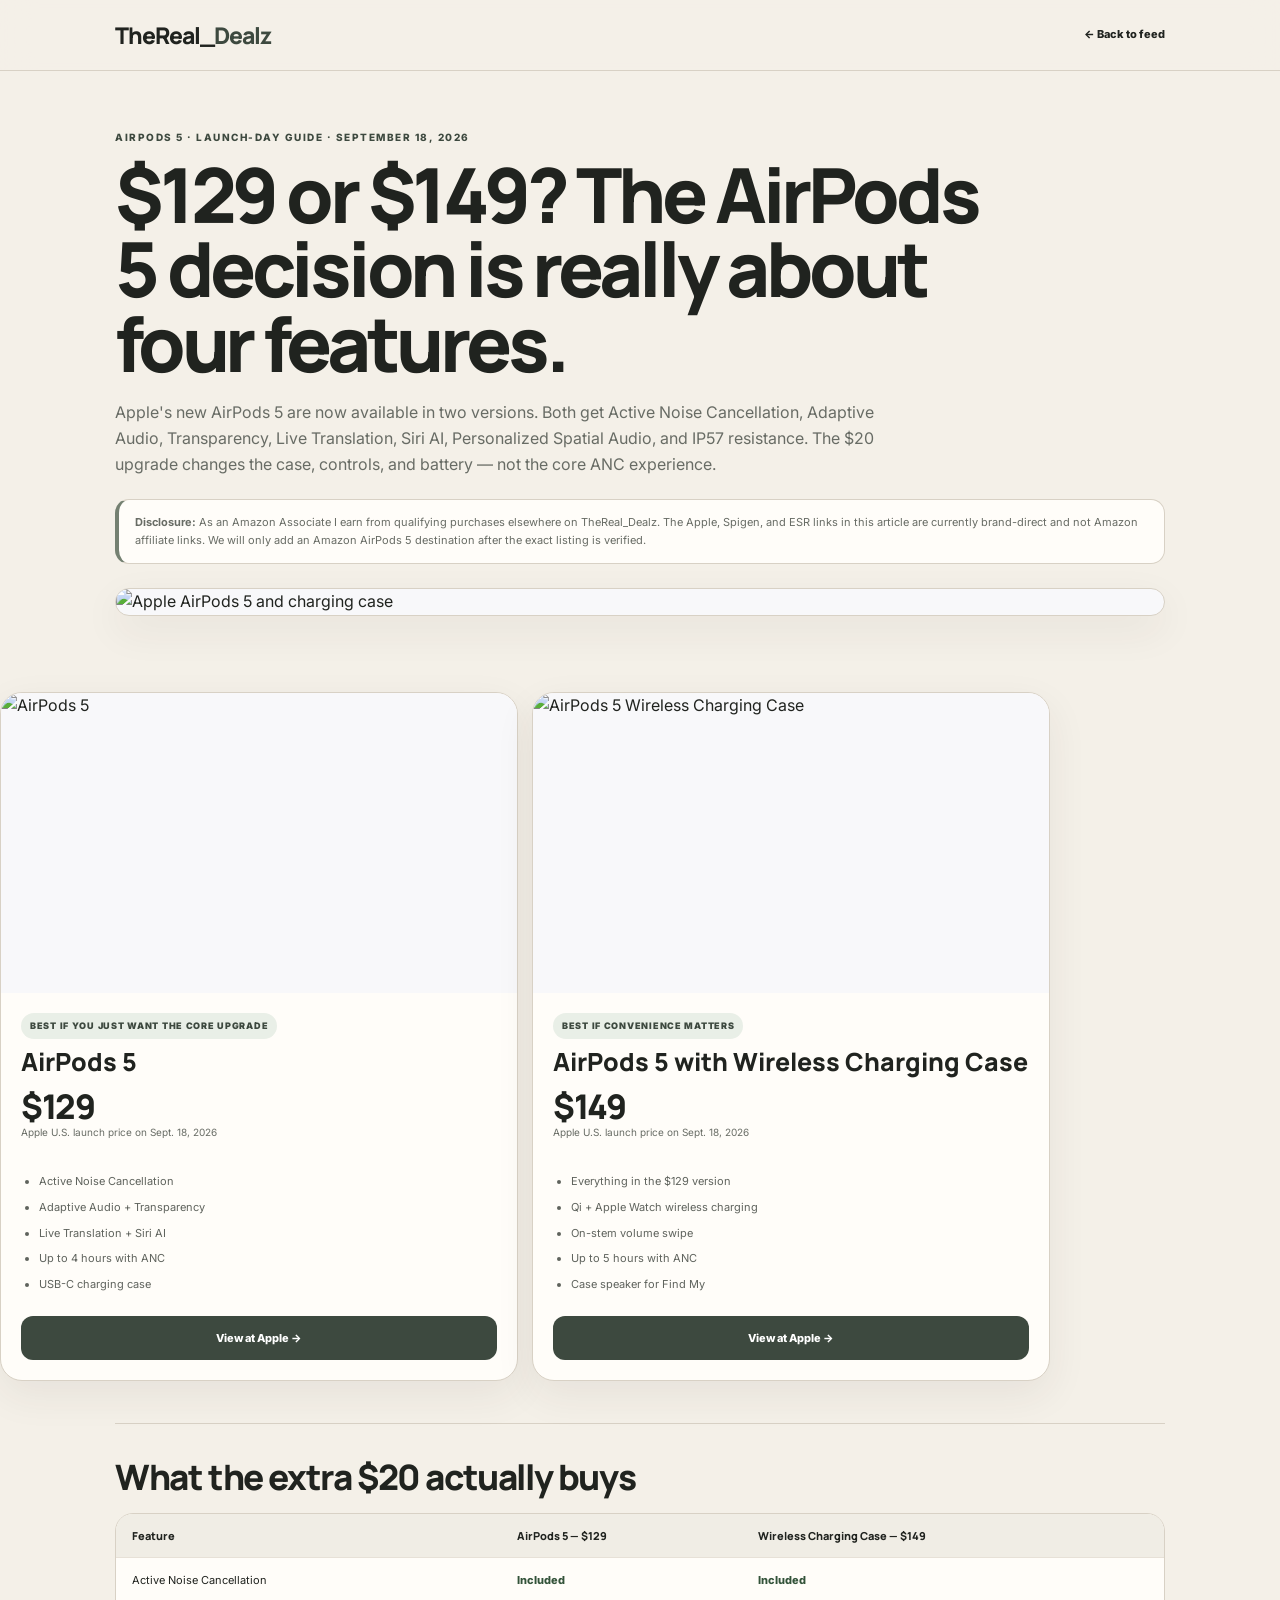
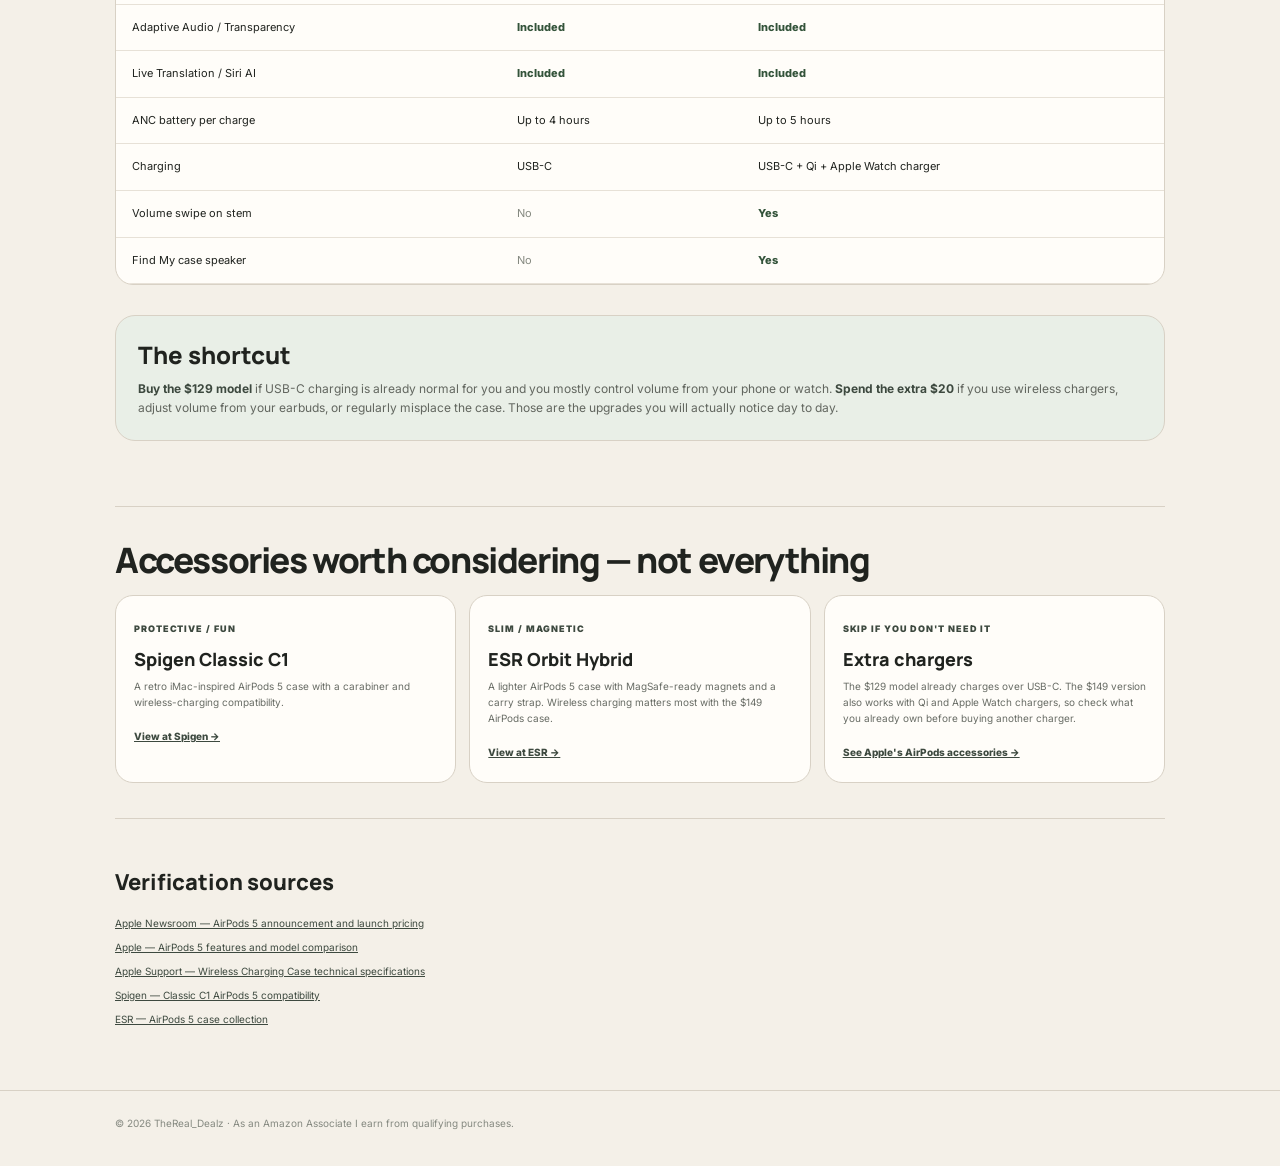
==== articles/airpods-5-which-one.html @ 1a427610 "Publish AirPods 5 launch-day buyer guide" ====
<!doctype html>
<html lang="en">
<head>
<meta charset="utf-8">
<meta name="viewport" content="width=device-width,initial-scale=1">
<meta name="theme-color" content="#f4f0e8">
<meta name="description" content="AirPods 5 launch guide: compare the $129 and $149 models, see what the wireless charging case adds, and decide which version fits your routine.">
<title>AirPods 5: $129 vs $149 — Which One Should You Buy? | TheReal_Dealz</title>
<link rel="preconnect" href="https://fonts.googleapis.com">
<link rel="preconnect" href="https://fonts.gstatic.com" crossorigin>
<link href="https://fonts.googleapis.com/css2?family=Inter:wght@400;500;600;700;800&family=Manrope:wght@600;700;800&display=swap" rel="stylesheet">
<style>
:root{--bg:#f4f0e8;--surface:#fffdf9;--text:#20231f;--muted:#686c65;--sage:#748071;--sage-dark:#3d493f;--line:#d8d1c5;--soft:#e9efe7;--shadow:0 14px 40px rgba(55,48,39,.07)}
*{box-sizing:border-box}html{scroll-behavior:smooth}body{margin:0;background:var(--bg);color:var(--text);font-family:Inter,system-ui,sans-serif;line-height:1.6}a{color:inherit}.shell{width:min(1050px,calc(100% - 28px));margin:auto}
.top{position:sticky;top:0;z-index:30;background:rgba(244,240,232,.94);backdrop-filter:blur(16px);border-bottom:1px solid var(--line)}.top-in{height:70px;display:flex;align-items:center;justify-content:space-between}.logo{font:800 23px Manrope,Inter,sans-serif;text-decoration:none;letter-spacing:-1px}.logo span{color:var(--sage-dark)}.back{font-size:11px;font-weight:800;text-decoration:none}
.hero{padding:58px 0 28px}.kicker{font-size:10px;font-weight:800;letter-spacing:.15em;color:var(--sage-dark);text-transform:uppercase;margin:0 0 12px}.hero h1{font:800 clamp(42px,7vw,76px)/.98 Manrope,Inter,sans-serif;letter-spacing:-.055em;margin:0;max-width:900px}.hero .lede{max-width:770px;color:var(--muted);font-size:16px;margin:20px 0 0}.notice{margin:22px 0;border:1px solid var(--line);border-left:4px solid var(--sage);background:var(--surface);border-radius:14px;padding:14px 16px;font-size:11px;color:var(--muted)}
.hero-media{margin:24px 0 48px;border:1px solid var(--line);border-radius:24px;background:#f8f8fa;overflow:hidden;box-shadow:var(--shadow)}.hero-media img{display:block;width:100%;max-height:620px;object-fit:contain}
.quick{display:grid;grid-template-columns:repeat(2,1fr);gap:14px;margin:0 0 42px}.pick{border:1px solid var(--line);background:var(--surface);border-radius:22px;overflow:hidden;box-shadow:var(--shadow);display:flex;flex-direction:column}.pick img{width:100%;height:300px;object-fit:contain;background:#f8f8fa}.pick-copy{padding:20px;display:flex;flex-direction:column;flex:1}.tag{display:inline-block;width:max-content;background:var(--soft);color:var(--sage-dark);border-radius:999px;padding:6px 9px;font-size:9px;font-weight:900;letter-spacing:.08em;text-transform:uppercase}.pick h2{font:800 25px/1.08 Manrope,Inter,sans-serif;margin:9px 0 8px}.price{font:800 34px Manrope,Inter,sans-serif;letter-spacing:-.04em}.sub{font-size:10px;color:var(--muted);margin-top:-5px}.pick ul{padding-left:18px;margin:15px 0}.pick li{font-size:11px;color:#5f635d;margin:8px 0}.cta{display:inline-flex;justify-content:center;align-items:center;min-height:44px;text-decoration:none;background:var(--sage-dark);color:#fff;border-radius:12px;padding:0 14px;font-size:11px;font-weight:800;margin-top:auto}
.compare{padding:35px 0;border-top:1px solid var(--line)}.compare h2,.extras h2{font:800 35px/1.05 Manrope,Inter,sans-serif;letter-spacing:-.04em;margin:0 0 17px}.table-wrap{overflow:auto;border:1px solid var(--line);border-radius:18px;background:var(--surface)}table{width:100%;border-collapse:collapse;min-width:650px}th,td{padding:14px 16px;border-bottom:1px solid #e7e1d7;text-align:left;font-size:11px}th{font:800 11px Manrope,Inter,sans-serif;background:#f0ede5}.yes{color:#33533a;font-weight:800}.muted{color:#858980}
.shortcut{margin:30px 0;border:1px solid var(--line);background:var(--soft);border-radius:20px;padding:22px}.shortcut h3{font:800 24px Manrope,Inter,sans-serif;margin:0 0 8px}.shortcut p{margin:0;color:#62665f;font-size:12px}.shortcut strong{color:var(--sage-dark)}
.extras{padding:35px 0;border-top:1px solid var(--line)}.extras-grid{display:grid;grid-template-columns:repeat(3,1fr);gap:13px}.extra{border:1px solid var(--line);border-radius:18px;background:var(--surface);padding:18px}.extra span{font-size:9px;font-weight:900;color:var(--sage-dark);letter-spacing:.1em}.extra h3{font:800 18px Manrope,Inter,sans-serif;margin:7px 0}.extra p{font-size:10px;color:var(--muted);margin:0 0 12px}.extra a{font-size:10px;font-weight:800;color:var(--sage-dark)}
.sources{border-top:1px solid var(--line);padding:30px 0 55px}.sources h2{font:800 22px Manrope,Inter,sans-serif}.sources a{display:block;color:var(--sage-dark);font-size:10px;margin:8px 0}footer{border-top:1px solid var(--line);padding:24px 0 35px;color:#858980;font-size:10px}
@media(max-width:740px){.quick,.extras-grid{grid-template-columns:1fr}.pick img{height:260px}.hero{padding-top:42px}}
</style>
</head>
<body>
<header class="top"><div class="shell top-in"><a class="logo" href="../index.html">TheReal_<span>Dealz</span></a><a class="back" href="../index.html#home">← Back to feed</a></div></header>
<main>
<section class="hero shell">
<p class="kicker">AIRPODS 5 · LAUNCH-DAY GUIDE · SEPTEMBER 18, 2026</p>
<h1>$129 or $149? The AirPods 5 decision is really about four features.</h1>
<p class="lede">Apple's new AirPods 5 are now available in two versions. Both get Active Noise Cancellation, Adaptive Audio, Transparency, Live Translation, Siri AI, Personalized Spatial Audio, and IP57 resistance. The $20 upgrade changes the case, controls, and battery — not the core ANC experience.</p>
<div class="notice"><strong>Disclosure:</strong> As an Amazon Associate I earn from qualifying purchases elsewhere on TheReal_Dealz. The Apple, Spigen, and ESR links in this article are currently brand-direct and not Amazon affiliate links. We will only add an Amazon AirPods 5 destination after the exact listing is verified.</div>
<div class="hero-media"><img src="https://www.apple.com/newsroom/images/2026/09/apple-introduces-airpods-5-with-best-in-class-open-ear-active-noise-cancellation/article/Apple-AirPods-5-hero-260909_big.jpg.large_2x.jpg" alt="Apple AirPods 5 and charging case"></div>
</section>

<section class="shell quick">
<article class="pick">
<img src="https://www.apple.com/newsroom/images/2026/09/apple-introduces-airpods-5-with-best-in-class-open-ear-active-noise-cancellation/article/Apple-AirPods-5-hero-260909_big.jpg.large_2x.jpg" alt="AirPods 5">
<div class="pick-copy"><span class="tag">Best if you just want the core upgrade</span><h2>AirPods 5</h2><div class="price">$129</div><p class="sub">Apple U.S. launch price on Sept. 18, 2026</p>
<ul><li>Active Noise Cancellation</li><li>Adaptive Audio + Transparency</li><li>Live Translation + Siri AI</li><li>Up to 4 hours with ANC</li><li>USB-C charging case</li></ul>
<a class="cta" href="https://www.apple.com/shop/buy-airpods/airpods-5" target="_blank" rel="noopener">View at Apple →</a></div>
</article>
<article class="pick">
<img src="https://www.apple.com/newsroom/images/2026/09/apple-introduces-airpods-5-with-best-in-class-open-ear-active-noise-cancellation/article/Apple-AirPods-5-Wireless-Charging-Case-260909_inline.jpg.large_2x.jpg" alt="AirPods 5 Wireless Charging Case">
<div class="pick-copy"><span class="tag">Best if convenience matters</span><h2>AirPods 5 with Wireless Charging Case</h2><div class="price">$149</div><p class="sub">Apple U.S. launch price on Sept. 18, 2026</p>
<ul><li>Everything in the $129 version</li><li>Qi + Apple Watch wireless charging</li><li>On-stem volume swipe</li><li>Up to 5 hours with ANC</li><li>Case speaker for Find My</li></ul>
<a class="cta" href="https://www.apple.com/shop/buy-airpods/airpods-5/with-wireless-charging-case" target="_blank" rel="noopener">View at Apple →</a></div>
</article>
</section>

<section class="compare shell">
<h2>What the extra $20 actually buys</h2>
<div class="table-wrap"><table>
<thead><tr><th>Feature</th><th>AirPods 5 — $129</th><th>Wireless Charging Case — $149</th></tr></thead>
<tbody>
<tr><td>Active Noise Cancellation</td><td class="yes">Included</td><td class="yes">Included</td></tr>
<tr><td>Adaptive Audio / Transparency</td><td class="yes">Included</td><td class="yes">Included</td></tr>
<tr><td>Live Translation / Siri AI</td><td class="yes">Included</td><td class="yes">Included</td></tr>
<tr><td>ANC battery per charge</td><td>Up to 4 hours</td><td>Up to 5 hours</td></tr>
<tr><td>Charging</td><td>USB-C</td><td>USB-C + Qi + Apple Watch charger</td></tr>
<tr><td>Volume swipe on stem</td><td class="muted">No</td><td class="yes">Yes</td></tr>
<tr><td>Find My case speaker</td><td class="muted">No</td><td class="yes">Yes</td></tr>
</tbody></table></div>
<div class="shortcut"><h3>The shortcut</h3><p><strong>Buy the $129 model</strong> if USB-C charging is already normal for you and you mostly control volume from your phone or watch. <strong>Spend the extra $20</strong> if you use wireless chargers, adjust volume from your earbuds, or regularly misplace the case. Those are the upgrades you will actually notice day to day.</p></div>
</section>

<section class="extras shell">
<h2>Accessories worth considering — not everything</h2>
<div class="extras-grid">
<article class="extra"><span>PROTECTIVE / FUN</span><h3>Spigen Classic C1</h3><p>A retro iMac-inspired AirPods 5 case with a carabiner and wireless-charging compatibility.</p><a href="https://www.spigen.com/products/airpods-series-case-classic-c1" target="_blank" rel="noopener">View at Spigen →</a></article>
<article class="extra"><span>SLIM / MAGNETIC</span><h3>ESR Orbit Hybrid</h3><p>A lighter AirPods 5 case with MagSafe-ready magnets and a carry strap. Wireless charging matters most with the $149 AirPods case.</p><a href="https://www.esrtech.com/products/orbit-airpods-5-black-magsafe-hybrid-case-cover" target="_blank" rel="noopener">View at ESR →</a></article>
<article class="extra"><span>SKIP IF YOU DON'T NEED IT</span><h3>Extra chargers</h3><p>The $129 model already charges over USB-C. The $149 version also works with Qi and Apple Watch chargers, so check what you already own before buying another charger.</p><a href="https://www.apple.com/shop/airpods/accessories" target="_blank" rel="noopener">See Apple's AirPods accessories →</a></article>
</div>
</section>

<section class="sources shell">
<h2>Verification sources</h2>
<a href="https://www.apple.com/newsroom/2026/09/apple-introduces-airpods-5-with-best-in-class-open-ear-active-noise-cancellation/" target="_blank" rel="noopener">Apple Newsroom — AirPods 5 announcement and launch pricing</a>
<a href="https://www.apple.com/airpods-5/" target="_blank" rel="noopener">Apple — AirPods 5 features and model comparison</a>
<a href="https://support.apple.com/en-us/148760" target="_blank" rel="noopener">Apple Support — Wireless Charging Case technical specifications</a>
<a href="https://www.spigen.com/products/airpods-series-case-classic-c1" target="_blank" rel="noopener">Spigen — Classic C1 AirPods 5 compatibility</a>
<a href="https://www.esrtech.com/collections/airpods-5-cases" target="_blank" rel="noopener">ESR — AirPods 5 case collection</a>
</section>
</main>
<footer><div class="shell">© 2026 TheReal_Dealz · As an Amazon Associate I earn from qualifying purchases.</div></footer>
</body>
</html>
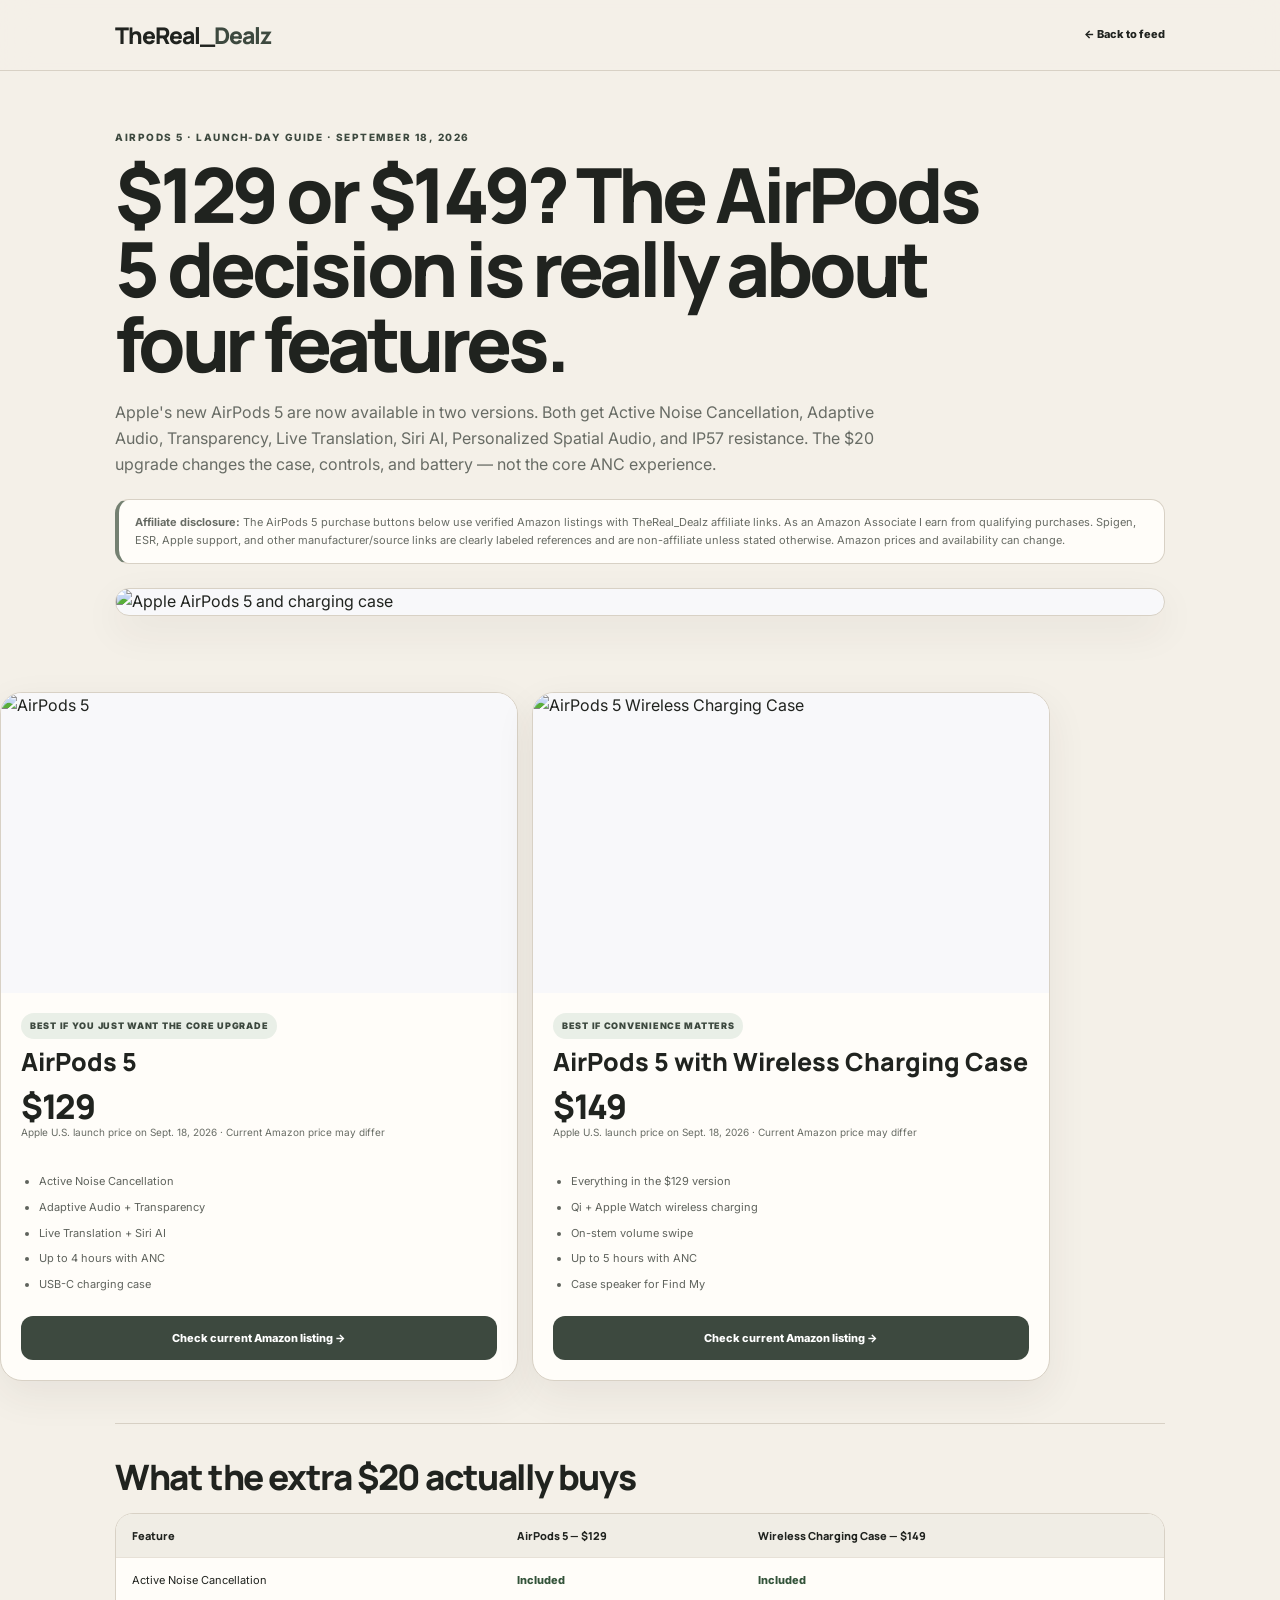
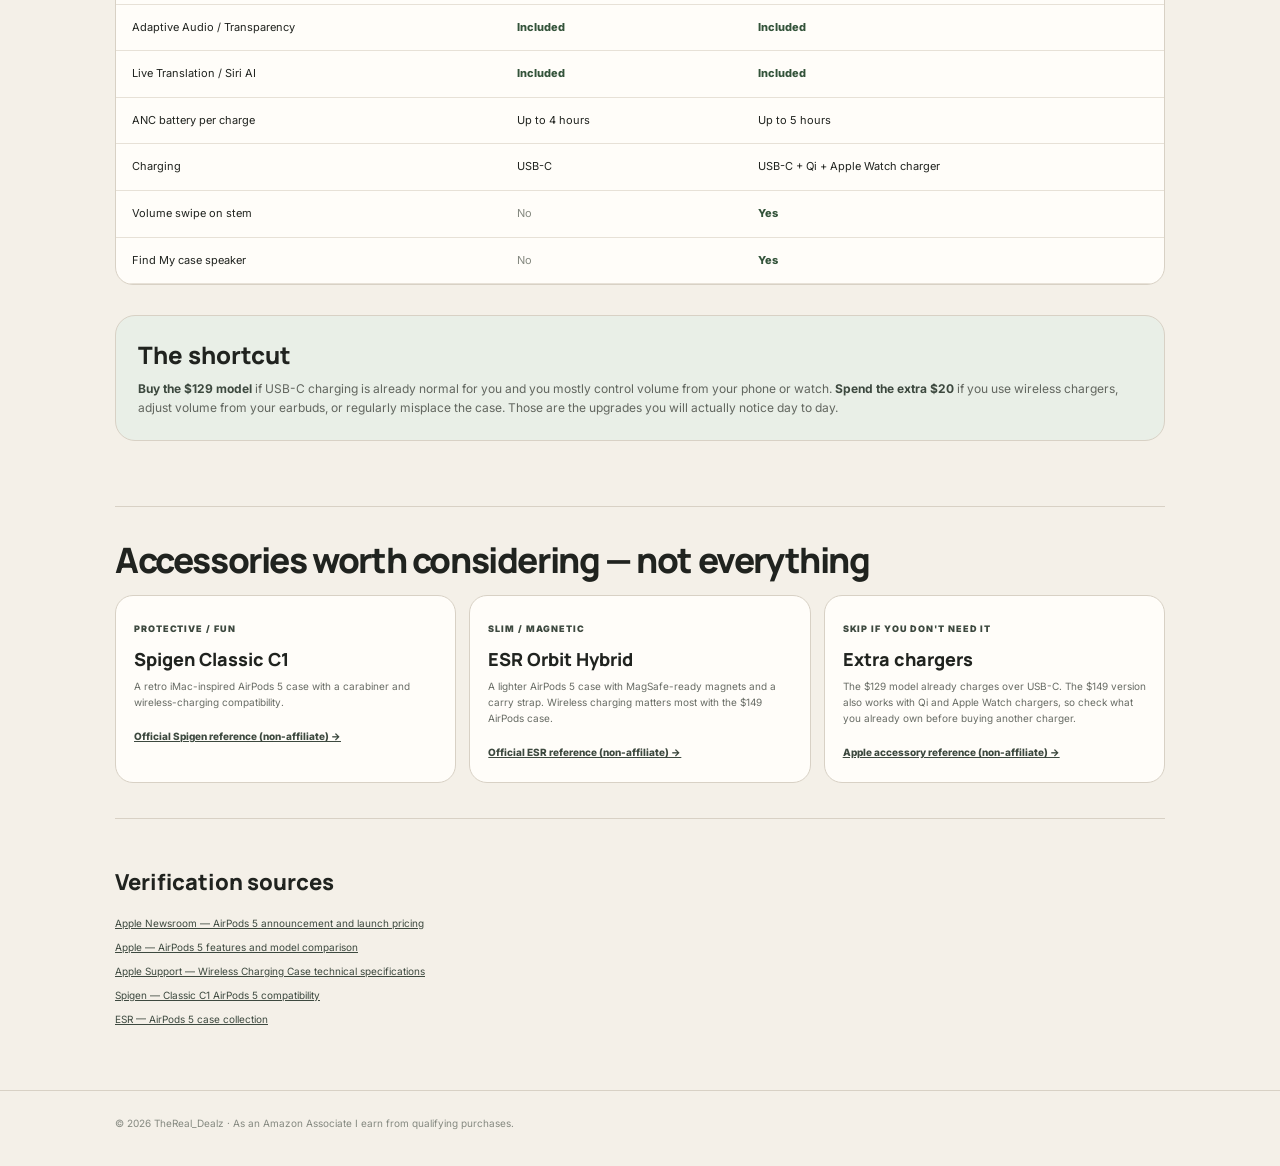
==== commit 6deef0c1: "Route AirPods 5 purchase CTAs through Amazon Associates" ====
--- a/articles/airpods-5-which-one.html
+++ b/articles/airpods-5-which-one.html
@@ -30,22 +30,22 @@
 <p class="kicker">AIRPODS 5 · LAUNCH-DAY GUIDE · SEPTEMBER 18, 2026</p>
 <h1>$129 or $149? The AirPods 5 decision is really about four features.</h1>
 <p class="lede">Apple's new AirPods 5 are now available in two versions. Both get Active Noise Cancellation, Adaptive Audio, Transparency, Live Translation, Siri AI, Personalized Spatial Audio, and IP57 resistance. The $20 upgrade changes the case, controls, and battery — not the core ANC experience.</p>
-<div class="notice"><strong>Disclosure:</strong> As an Amazon Associate I earn from qualifying purchases elsewhere on TheReal_Dealz. The Apple, Spigen, and ESR links in this article are currently brand-direct and not Amazon affiliate links. We will only add an Amazon AirPods 5 destination after the exact listing is verified.</div>
+<div class="notice"><strong>Affiliate disclosure:</strong> The AirPods 5 purchase buttons below use verified Amazon listings with TheReal_Dealz affiliate links. As an Amazon Associate I earn from qualifying purchases. Spigen, ESR, Apple support, and other manufacturer/source links are clearly labeled references and are non-affiliate unless stated otherwise. Amazon prices and availability can change.</div>
 <div class="hero-media"><img src="https://www.apple.com/newsroom/images/2026/09/apple-introduces-airpods-5-with-best-in-class-open-ear-active-noise-cancellation/article/Apple-AirPods-5-hero-260909_big.jpg.large_2x.jpg" alt="Apple AirPods 5 and charging case"></div>
 </section>
 
 <section class="shell quick">
 <article class="pick">
 <img src="https://www.apple.com/newsroom/images/2026/09/apple-introduces-airpods-5-with-best-in-class-open-ear-active-noise-cancellation/article/Apple-AirPods-5-hero-260909_big.jpg.large_2x.jpg" alt="AirPods 5">
-<div class="pick-copy"><span class="tag">Best if you just want the core upgrade</span><h2>AirPods 5</h2><div class="price">$129</div><p class="sub">Apple U.S. launch price on Sept. 18, 2026</p>
+<div class="pick-copy"><span class="tag">Best if you just want the core upgrade</span><h2>AirPods 5</h2><div class="price">$129</div><p class="sub">Apple U.S. launch price on Sept. 18, 2026 · Current Amazon price may differ</p>
 <ul><li>Active Noise Cancellation</li><li>Adaptive Audio + Transparency</li><li>Live Translation + Siri AI</li><li>Up to 4 hours with ANC</li><li>USB-C charging case</li></ul>
-<a class="cta" href="https://www.apple.com/shop/buy-airpods/airpods-5" target="_blank" rel="noopener">View at Apple →</a></div>
+<a class="cta" href="https://www.amazon.com/dp/B0HJB69GJL/ref=nosim?tag=therealdea0cb-20" target="_blank" rel="sponsored noopener">Check current Amazon listing →</a></div>
 </article>
 <article class="pick">
 <img src="https://www.apple.com/newsroom/images/2026/09/apple-introduces-airpods-5-with-best-in-class-open-ear-active-noise-cancellation/article/Apple-AirPods-5-Wireless-Charging-Case-260909_inline.jpg.large_2x.jpg" alt="AirPods 5 Wireless Charging Case">
-<div class="pick-copy"><span class="tag">Best if convenience matters</span><h2>AirPods 5 with Wireless Charging Case</h2><div class="price">$149</div><p class="sub">Apple U.S. launch price on Sept. 18, 2026</p>
+<div class="pick-copy"><span class="tag">Best if convenience matters</span><h2>AirPods 5 with Wireless Charging Case</h2><div class="price">$149</div><p class="sub">Apple U.S. launch price on Sept. 18, 2026 · Current Amazon price may differ</p>
 <ul><li>Everything in the $129 version</li><li>Qi + Apple Watch wireless charging</li><li>On-stem volume swipe</li><li>Up to 5 hours with ANC</li><li>Case speaker for Find My</li></ul>
-<a class="cta" href="https://www.apple.com/shop/buy-airpods/airpods-5/with-wireless-charging-case" target="_blank" rel="noopener">View at Apple →</a></div>
+<a class="cta" href="https://www.amazon.com/dp/B0HJB76H2V/ref=nosim?tag=therealdea0cb-20" target="_blank" rel="sponsored noopener">Check current Amazon listing →</a></div>
 </article>
 </section>
 
@@ -68,9 +68,9 @@
 <section class="extras shell">
 <h2>Accessories worth considering — not everything</h2>
 <div class="extras-grid">
-<article class="extra"><span>PROTECTIVE / FUN</span><h3>Spigen Classic C1</h3><p>A retro iMac-inspired AirPods 5 case with a carabiner and wireless-charging compatibility.</p><a href="https://www.spigen.com/products/airpods-series-case-classic-c1" target="_blank" rel="noopener">View at Spigen →</a></article>
-<article class="extra"><span>SLIM / MAGNETIC</span><h3>ESR Orbit Hybrid</h3><p>A lighter AirPods 5 case with MagSafe-ready magnets and a carry strap. Wireless charging matters most with the $149 AirPods case.</p><a href="https://www.esrtech.com/products/orbit-airpods-5-black-magsafe-hybrid-case-cover" target="_blank" rel="noopener">View at ESR →</a></article>
-<article class="extra"><span>SKIP IF YOU DON'T NEED IT</span><h3>Extra chargers</h3><p>The $129 model already charges over USB-C. The $149 version also works with Qi and Apple Watch chargers, so check what you already own before buying another charger.</p><a href="https://www.apple.com/shop/airpods/accessories" target="_blank" rel="noopener">See Apple's AirPods accessories →</a></article>
+<article class="extra"><span>PROTECTIVE / FUN</span><h3>Spigen Classic C1</h3><p>A retro iMac-inspired AirPods 5 case with a carabiner and wireless-charging compatibility.</p><a href="https://www.spigen.com/products/airpods-series-case-classic-c1" target="_blank" rel="noopener">Official Spigen reference (non-affiliate) →</a></article>
+<article class="extra"><span>SLIM / MAGNETIC</span><h3>ESR Orbit Hybrid</h3><p>A lighter AirPods 5 case with MagSafe-ready magnets and a carry strap. Wireless charging matters most with the $149 AirPods case.</p><a href="https://www.esrtech.com/products/orbit-airpods-5-black-magsafe-hybrid-case-cover" target="_blank" rel="noopener">Official ESR reference (non-affiliate) →</a></article>
+<article class="extra"><span>SKIP IF YOU DON'T NEED IT</span><h3>Extra chargers</h3><p>The $129 model already charges over USB-C. The $149 version also works with Qi and Apple Watch chargers, so check what you already own before buying another charger.</p><a href="https://www.apple.com/shop/airpods/accessories" target="_blank" rel="noopener" >Apple accessory reference (non-affiliate) →</a></article>
 </div>
 </section>
 
